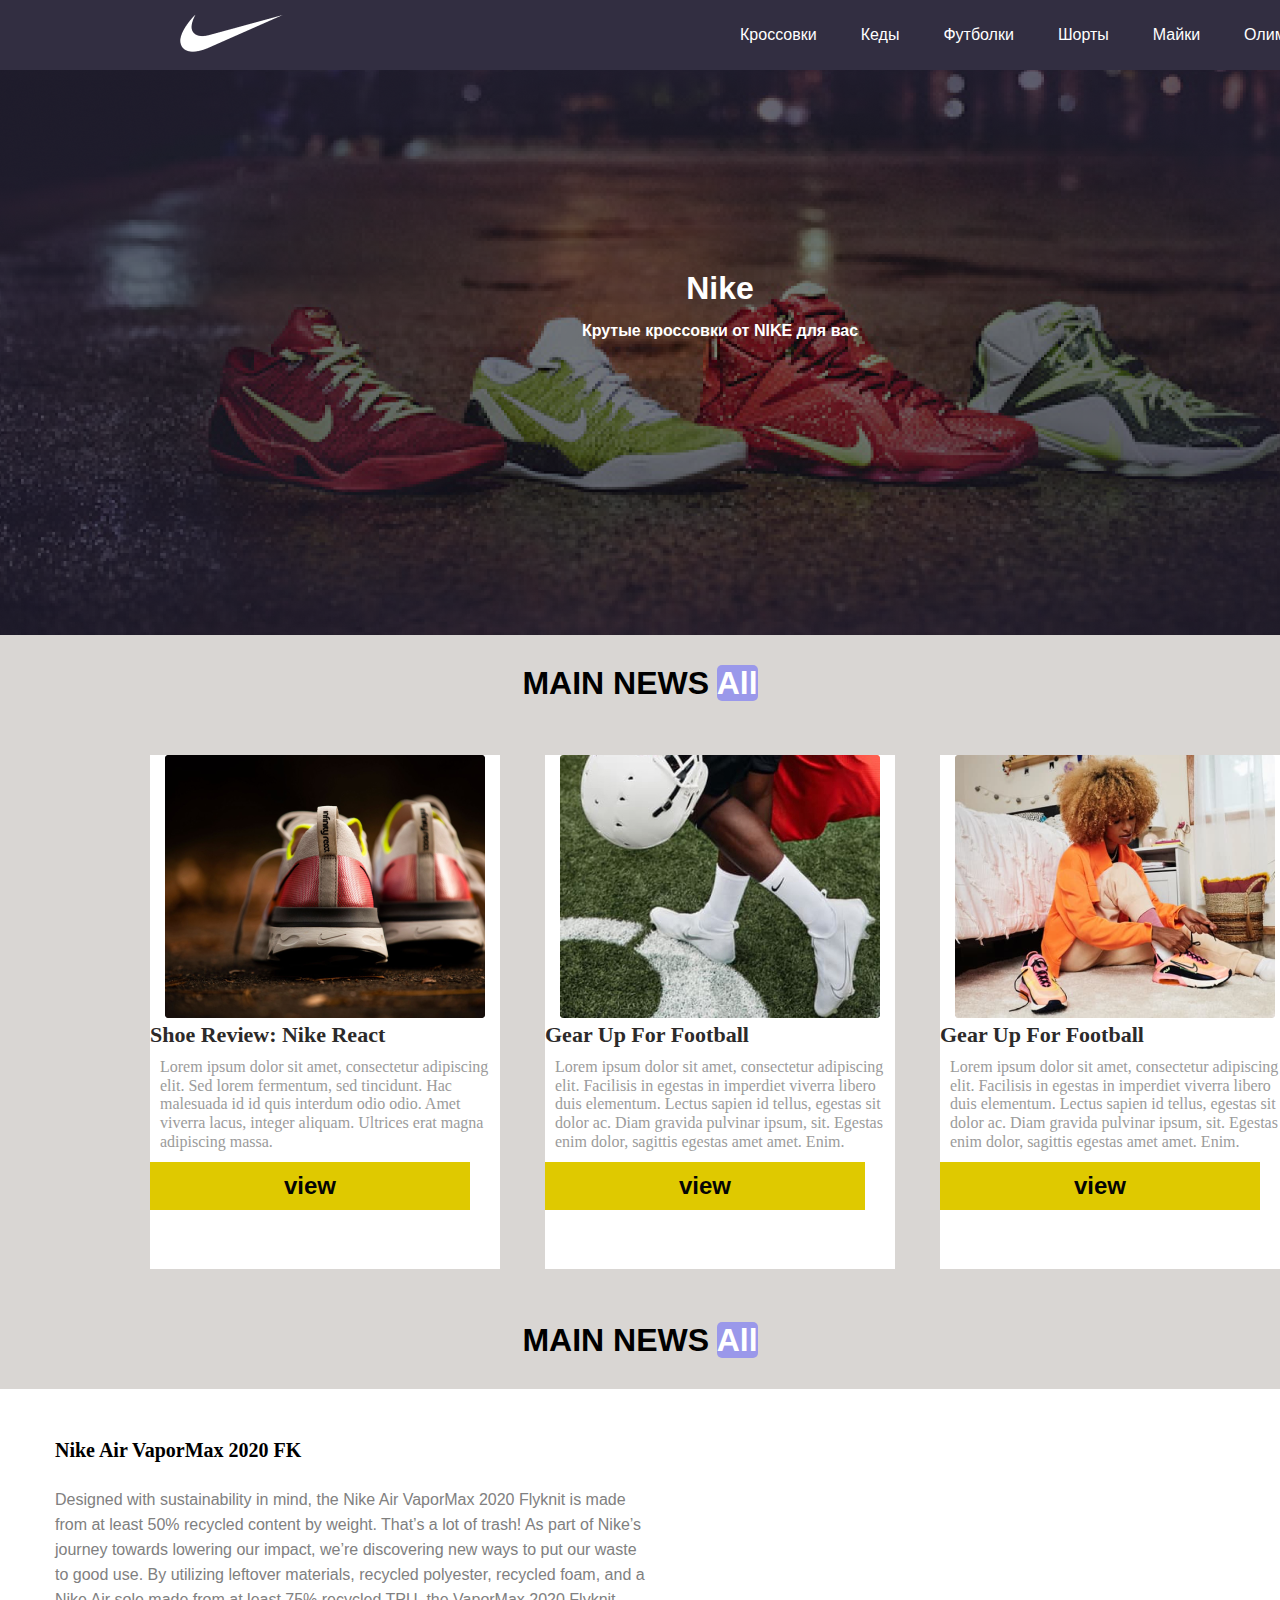
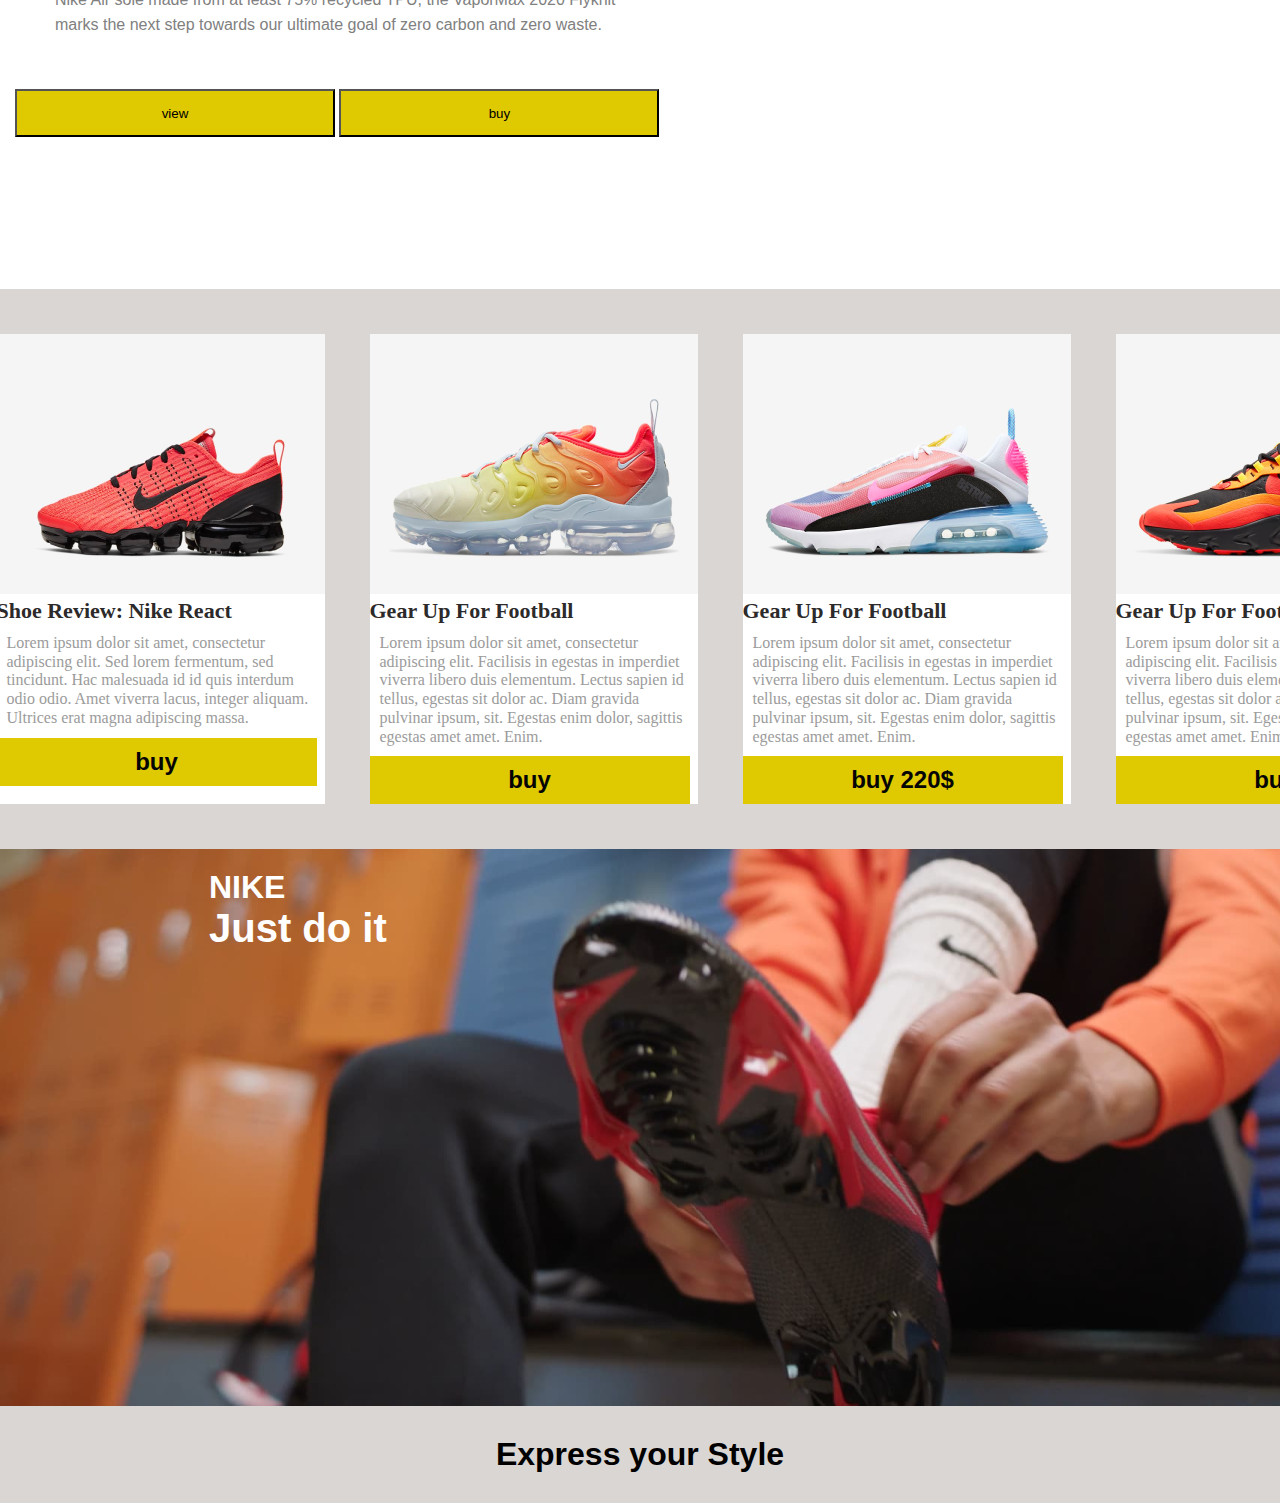
==== index.html @ c8457e51 "first commit" ====
<!DOCTYPE html>
<html lang="en">
<head>
    <meta charset="UTF-8">
    <meta name="viewport" content="width=device-width, initial-scale=1.0">
    <title>Document</title>
    <link rel="stylesheet" href="./styles/main.css">
</head>
<body>
  
  <!-- header start -->
    <header class="header">
        <div class="container">
<div class="header__nav">
    <a href="#" class="header__nav-logo">
        <img src="./images/logo1.png" alt="">
    </a>
    <ul class="header__nav-list">
        <li><a href="#" class="header__nav-link">Кроссовки</a></li>

        <li><a href="#" class="header__nav-link">Кеды</a></li>

        <li><a href="#" class="header__nav-link">Футболки</a></li>

        <li><a href="#" class="header__nav-link">Шорты</a></li>
        
        <li><a href="#" class="header__nav-link">Майки</a></li>

        <li><a href="#" class="header__nav-link">Олимпийки</a></li>

        <li><a href="#" class="header__nav-link1">Толстовки</a></li>

    </ul>
</div>
</div>
    </header>
    <!-- header end -->
    <!-- banner start -->
    <div class="banner">
        <div class="banner__wrap">
            <h1 class="banner__title">Nike</h1>
            <p class="banner__text">Крутые кроссовки от <span>NIKE </span>для вас </p>
        </div>
    </div>
    <!-- banneer end -->
    <!-- section start -->
    <main>
        <main class="main">
          <h1 class="title">MAIN NEWS <span class="title__purple">All</span></h1>
          <section class="section__one">
            <div class="section__one-card white">
              <div class="section__one-image">
                <img src="./images/krasovki.png" alt="" />
              </div>
              <div class="section__one-information">
                <h2 class="section__information-h1">
                    Shoe Review: Nike React
                </h2>
                <p class="inf">
                    Lorem ipsum dolor sit amet, consectetur adipiscing elit. Sed lorem fermentum, sed tincidunt. Hac malesuada id id quis interdum odio odio. Amet viverra lacus, integer aliquam. Ultrices erat magna adipiscing massa.
                </p>
                <h2 class="button">view</h2>
              </div>
            </div>
            <div class="section__one-card white">
                <div class="section__one-image">
                  <img  src="./images/footboler.jpg" alt="" />
                </div>
                <div class="section__one-information">
                  <h2 class="section__information-h1">
                    Gear Up For Football
                  </h2>
                  <p class="inf">
                    Lorem ipsum dolor sit amet, consectetur adipiscing elit. Facilisis in egestas in imperdiet viverra libero duis elementum. Lectus sapien id tellus, egestas sit dolor ac. Diam gravida pulvinar ipsum, sit. Egestas enim dolor, sagittis egestas amet amet. Enim.
                  </p>
                  <h2 class="button">view</h2>
                </div>
              </div>
            <div class="section__one-card white">
              <div class="section__one-image">
                <img  src="./images/girl.png" alt="" />
              </div>
              <div class="section__one-information">
                <h2 class="section__information-h1">
                    Gear Up For Football
                </h2>
                <p class="inf">
                    Lorem ipsum dolor sit amet, consectetur adipiscing elit. Facilisis in egestas in imperdiet viverra libero duis elementum. Lectus sapien id tellus, egestas sit dolor ac. Diam gravida pulvinar ipsum, sit. Egestas enim dolor, sagittis egestas amet amet. Enim.
                </p>
                <h2 class="button">view</h2>
            </div>
            </div>
          </section>
        </main>
        <h1 class="title">MAIN NEWS <span class="title__purple">All</span></h1>
        <div class="spec">
          <div class="container">
              <div class="spec__wrap">
                  <div class="spec__info">
                      <h3 class="spec__title">Nike Air VaporMax 2020 FK</h3>
                      <p class="spec__info-text1">Designed with sustainability in mind, the Nike Air VaporMax 2020 Flyknit is made from at least 50% recycled content by weight. That’s a lot of trash! As part of Nike’s journey towards lowering our impact, we’re discovering new ways to put our waste to good use. By utilizing leftover materials, recycled polyester, recycled foam, and a Nike Air sole made from at least 75% recycled TPU, the VaporMax 2020 Flyknit marks the next step towards our ultimate goal of zero carbon and zero waste.</p>
                      <button class="button2">view</button>
                      <button class="button2">buy</button>
                      <div class="spec__images">
                      
                      </div>
                      </div>
                  </div>
              </div>
          </div>
    </main>
    <!-- section__one end -->
<!-- cards start -->
  <main class="main">
    
    <section class="section__one">
      <div class="section__two-card white">
        <div class="section__one-image">
          <img src="./images/firstpic.png" alt="" />
        </div>
        <div class="section__one-information">
          <h2 class="section__information-h1">
              Shoe Review: Nike React
          </h2>
          <p class="inf">
              Lorem ipsum dolor sit amet, consectetur adipiscing elit. Sed lorem fermentum, sed tincidunt. Hac malesuada id id quis interdum odio odio. Amet viverra lacus, integer aliquam. Ultrices erat magna adipiscing massa.
          </p>
          <h2 class="button">buy</h2>
        </div>
      </div>
      <div class="section__two-card white">
          <div class="section__one-image">
            <img  src="./images/pic2.png" alt="" />
          </div>
          <div class="section__one-information">
            <h2 class="section__information-h1">
              Gear Up For Football
            </h2>
            <p class="inf">
              Lorem ipsum dolor sit amet, consectetur adipiscing elit. Facilisis in egestas in imperdiet viverra libero duis elementum. Lectus sapien id tellus, egestas sit dolor ac. Diam gravida pulvinar ipsum, sit. Egestas enim dolor, sagittis egestas amet amet. Enim.
            </p>
            <h2 class="button">buy</h2>
          </div>
        </div>
      <div class="section__two-card white">
        <div class="section__one-image">
          <img  src="./images/pic3.png" alt="" />
        </div>
        <div class="section__one-information">
          <h2 class="section__information-h1">
              Gear Up For Football
          </h2>
          <p class="inf">
              Lorem ipsum dolor sit amet, consectetur adipiscing elit. Facilisis in egestas in imperdiet viverra libero duis elementum. Lectus sapien id tellus, egestas sit dolor ac. Diam gravida pulvinar ipsum, sit. Egestas enim dolor, sagittis egestas amet amet. Enim.
          </p>
          <h2 class="button">buy <span class="price">220$</span></h2>
      </div>
      </div>
      <div class="section__two-card white">
        <div class="section__one-image">
          <img  src="./images/pic4.png" alt="" />
        </div>
        <div class="section__one-information">
          <h2 class="section__information-h1">
              Gear Up For Football
          </h2>
          <p class="inf">
              Lorem ipsum dolor sit amet, consectetur adipiscing elit. Facilisis in egestas in imperdiet viverra libero duis elementum. Lectus sapien id tellus, egestas sit dolor ac. Diam gravida pulvinar ipsum, sit. Egestas enim dolor, sagittis egestas amet amet. Enim.
          </p>
          <h2 class="button">buy </h2>
          
      </div>
      </div>
    </section>
  </main>
  <div class="b2">
    <div class="banner2 wrap">
      <div class="banner__inf">
        <h1 class="banner__title2">NIKE</h1>
        <p class="banner__text2"> Just do it</p>
      </div>
    </div>
  </div>
  <h1 class="title">Express your Style</h1>
  <div class="cards">
    <div class="cards container">
      
    </div>
  </div>

</body>
</html>
---- styles/main.css ----
@import url(./banner.css);
@import url(./header.css);
@import url(./section.css);
@import url(./base.css);
@import url(./spec.css);
@import url(./media.css);
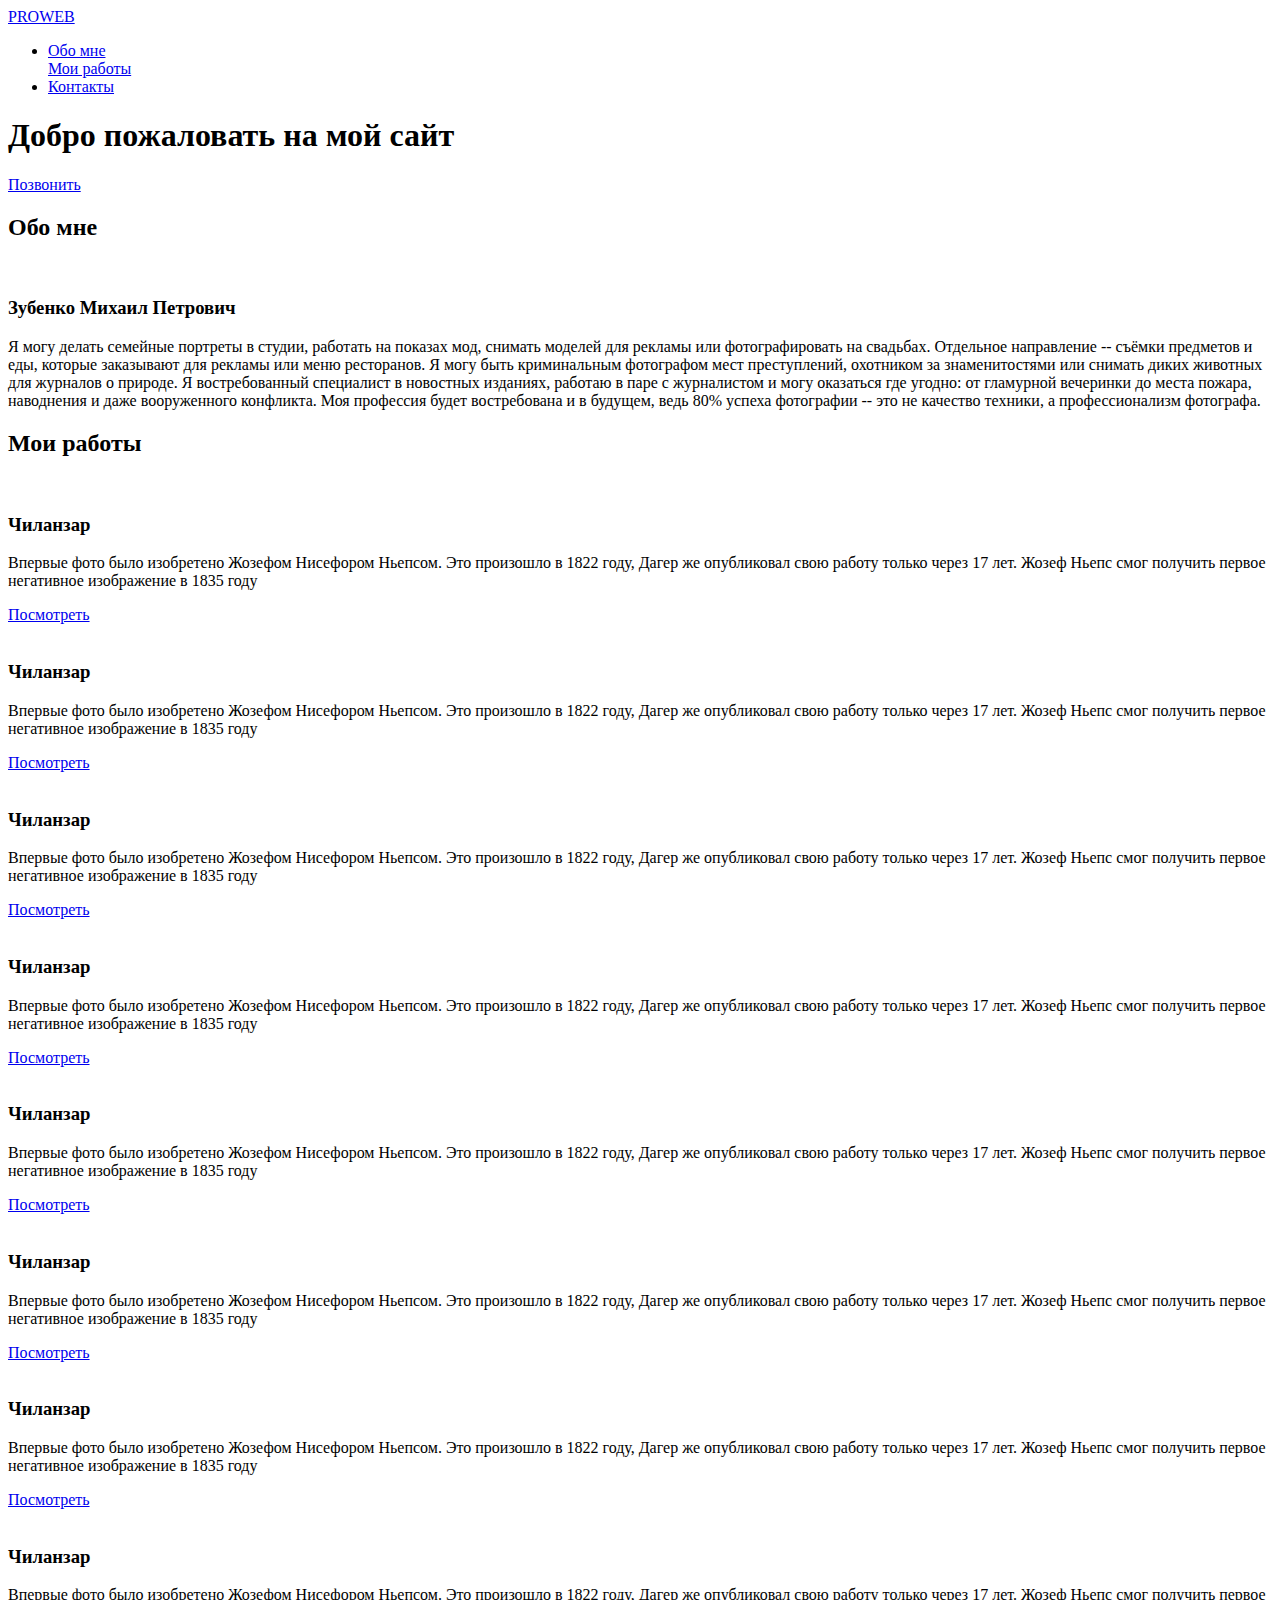
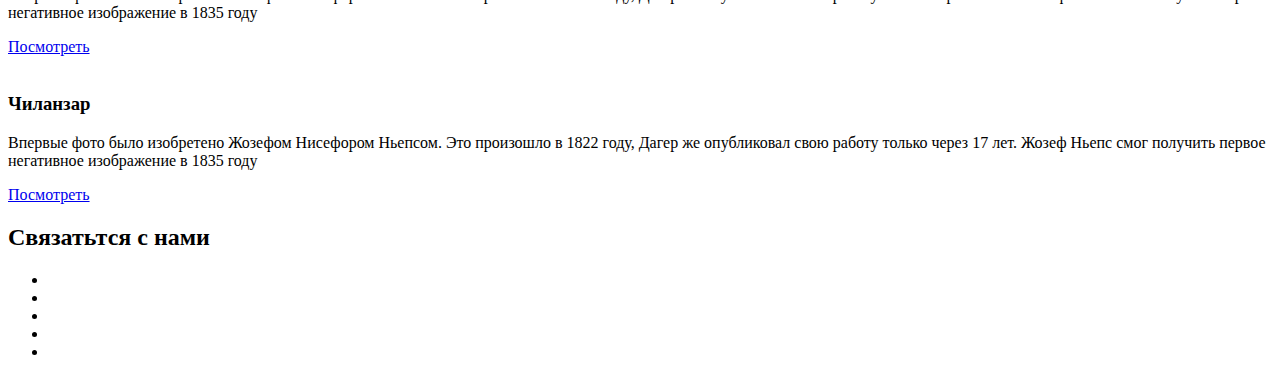
==== commit 3b798a0d: "Add files via upload" ====
--- a/index.html
+++ b/index.html
@@ -1,192 +1,260 @@
-<!DOCTYPE html>
-<html lang="en">
-<head>
-    <meta charset="UTF-8">
-    <meta name="viewport" content="width=device-width, initial-scale=1.0">
-    <title>Document</title>
-    <link rel="stylesheet" href="./styles/main.css">
-</head>
-<body>
-  
-  <!-- header start -->
-    <header class="header">
-        <div class="container">
-<div class="header__nav">
-    <a href="#" class="header__nav-logo">
-        <img src="./images/logo1.png" alt="">
-    </a>
-    <ul class="header__nav-list">
-        <li><a href="#" class="header__nav-link">Кроссовки</a></li>
-
-        <li><a href="#" class="header__nav-link">Кеды</a></li>
-
-        <li><a href="#" class="header__nav-link">Футболки</a></li>
-
-        <li><a href="#" class="header__nav-link">Шорты</a></li>
-        
-        <li><a href="#" class="header__nav-link">Майки</a></li>
-
-        <li><a href="#" class="header__nav-link">Олимпийки</a></li>
-
-        <li><a href="#" class="header__nav-link1">Толстовки</a></li>
-
-    </ul>
-</div>
-</div>
-    </header>
-    <!-- header end -->
-    <!-- banner start -->
-    <div class="banner">
-        <div class="banner__wrap">
-            <h1 class="banner__title">Nike</h1>
-            <p class="banner__text">Крутые кроссовки от <span>NIKE </span>для вас </p>
-        </div>
-    </div>
-    <!-- banneer end -->
-    <!-- section start -->
-    <main>
-        <main class="main">
-          <h1 class="title">MAIN NEWS <span class="title__purple">All</span></h1>
-          <section class="section__one">
-            <div class="section__one-card white">
-              <div class="section__one-image">
-                <img src="./images/krasovki.png" alt="" />
-              </div>
-              <div class="section__one-information">
-                <h2 class="section__information-h1">
-                    Shoe Review: Nike React
-                </h2>
-                <p class="inf">
-                    Lorem ipsum dolor sit amet, consectetur adipiscing elit. Sed lorem fermentum, sed tincidunt. Hac malesuada id id quis interdum odio odio. Amet viverra lacus, integer aliquam. Ultrices erat magna adipiscing massa.
-                </p>
-                <h2 class="button">view</h2>
-              </div>
-            </div>
-            <div class="section__one-card white">
-                <div class="section__one-image">
-                  <img  src="./images/footboler.jpg" alt="" />
-                </div>
-                <div class="section__one-information">
-                  <h2 class="section__information-h1">
-                    Gear Up For Football
-                  </h2>
-                  <p class="inf">
-                    Lorem ipsum dolor sit amet, consectetur adipiscing elit. Facilisis in egestas in imperdiet viverra libero duis elementum. Lectus sapien id tellus, egestas sit dolor ac. Diam gravida pulvinar ipsum, sit. Egestas enim dolor, sagittis egestas amet amet. Enim.
-                  </p>
-                  <h2 class="button">view</h2>
-                </div>
-              </div>
-            <div class="section__one-card white">
-              <div class="section__one-image">
-                <img  src="./images/girl.png" alt="" />
-              </div>
-              <div class="section__one-information">
-                <h2 class="section__information-h1">
-                    Gear Up For Football
-                </h2>
-                <p class="inf">
-                    Lorem ipsum dolor sit amet, consectetur adipiscing elit. Facilisis in egestas in imperdiet viverra libero duis elementum. Lectus sapien id tellus, egestas sit dolor ac. Diam gravida pulvinar ipsum, sit. Egestas enim dolor, sagittis egestas amet amet. Enim.
-                </p>
-                <h2 class="button">view</h2>
-            </div>
-            </div>
-          </section>
-        </main>
-        <h1 class="title">MAIN NEWS <span class="title__purple">All</span></h1>
-        <div class="spec">
-          <div class="container">
-              <div class="spec__wrap">
-                  <div class="spec__info">
-                      <h3 class="spec__title">Nike Air VaporMax 2020 FK</h3>
-                      <p class="spec__info-text1">Designed with sustainability in mind, the Nike Air VaporMax 2020 Flyknit is made from at least 50% recycled content by weight. That’s a lot of trash! As part of Nike’s journey towards lowering our impact, we’re discovering new ways to put our waste to good use. By utilizing leftover materials, recycled polyester, recycled foam, and a Nike Air sole made from at least 75% recycled TPU, the VaporMax 2020 Flyknit marks the next step towards our ultimate goal of zero carbon and zero waste.</p>
-                      <button class="button2">view</button>
-                      <button class="button2">buy</button>
-                      <div class="spec__images">
-                      
-                      </div>
-                      </div>
-                  </div>
-              </div>
-          </div>
-    </main>
-    <!-- section__one end -->
-<!-- cards start -->
-  <main class="main">
-    
-    <section class="section__one">
-      <div class="section__two-card white">
-        <div class="section__one-image">
-          <img src="./images/firstpic.png" alt="" />
-        </div>
-        <div class="section__one-information">
-          <h2 class="section__information-h1">
-              Shoe Review: Nike React
-          </h2>
-          <p class="inf">
-              Lorem ipsum dolor sit amet, consectetur adipiscing elit. Sed lorem fermentum, sed tincidunt. Hac malesuada id id quis interdum odio odio. Amet viverra lacus, integer aliquam. Ultrices erat magna adipiscing massa.
-          </p>
-          <h2 class="button">buy</h2>
-        </div>
-      </div>
-      <div class="section__two-card white">
-          <div class="section__one-image">
-            <img  src="./images/pic2.png" alt="" />
-          </div>
-          <div class="section__one-information">
-            <h2 class="section__information-h1">
-              Gear Up For Football
-            </h2>
-            <p class="inf">
-              Lorem ipsum dolor sit amet, consectetur adipiscing elit. Facilisis in egestas in imperdiet viverra libero duis elementum. Lectus sapien id tellus, egestas sit dolor ac. Diam gravida pulvinar ipsum, sit. Egestas enim dolor, sagittis egestas amet amet. Enim.
-            </p>
-            <h2 class="button">buy</h2>
-          </div>
-        </div>
-      <div class="section__two-card white">
-        <div class="section__one-image">
-          <img  src="./images/pic3.png" alt="" />
-        </div>
-        <div class="section__one-information">
-          <h2 class="section__information-h1">
-              Gear Up For Football
-          </h2>
-          <p class="inf">
-              Lorem ipsum dolor sit amet, consectetur adipiscing elit. Facilisis in egestas in imperdiet viverra libero duis elementum. Lectus sapien id tellus, egestas sit dolor ac. Diam gravida pulvinar ipsum, sit. Egestas enim dolor, sagittis egestas amet amet. Enim.
-          </p>
-          <h2 class="button">buy <span class="price">220$</span></h2>
-      </div>
-      </div>
-      <div class="section__two-card white">
-        <div class="section__one-image">
-          <img  src="./images/pic4.png" alt="" />
-        </div>
-        <div class="section__one-information">
-          <h2 class="section__information-h1">
-              Gear Up For Football
-          </h2>
-          <p class="inf">
-              Lorem ipsum dolor sit amet, consectetur adipiscing elit. Facilisis in egestas in imperdiet viverra libero duis elementum. Lectus sapien id tellus, egestas sit dolor ac. Diam gravida pulvinar ipsum, sit. Egestas enim dolor, sagittis egestas amet amet. Enim.
-          </p>
-          <h2 class="button">buy </h2>
-          
-      </div>
-      </div>
-    </section>
-  </main>
-  <div class="b2">
-    <div class="banner2 wrap">
-      <div class="banner__inf">
-        <h1 class="banner__title2">NIKE</h1>
-        <p class="banner__text2"> Just do it</p>
-      </div>
-    </div>
-  </div>
-  <h1 class="title">Express your Style</h1>
-  <div class="cards">
-    <div class="cards container">
-      
-    </div>
-  </div>
-
-</body>
-</html>+<!DOCTYPE html>
+<html lang="en">
+  <head>
+    <meta charset="UTF-8" />
+    <meta name="viewport" content="width=device-width, initial-scale=1.0" />
+    <title>Document</title>
+    <link rel="stylesheet" href="./styles/style.css" />
+  </head>
+
+  <body>
+    <!-- header start -->
+    <header class="header">
+      <div class="container">
+        <nav class="header__nav">
+          <a href="#" class="header__nav-logo">PROWEB</a>
+          <ul class="header__nav-list">
+            <li class="header__nav-list_item">
+              <a href="#">Обо мне</a>
+            </li>
+              <a href="#">Мои работы</a>
+            </li>
+            <li class="header__nav-list_item">
+              <a href="#">Контакты</a>
+            </li>
+          </ul>
+        </nav>
+      </div>
+    </header>
+    <!-- header end -->
+    <!-- banner start -->
+    <div class="banner">
+      <div class="container banner__wrap">
+        <h1 class="banner__title">Добро пожаловать на мой сайт</h1>
+        <a href="tel+998900010101" class="banner__call"> Позвонить </a>
+      </div>
+    </div>
+    <!-- banner end -->
+    <!-- about start -->
+    <div class="about">
+      <div class="container">
+        <h2 class="about__title">Обо мне</h2>
+        <div class="about__wrap">
+          <div class="about__img">
+            <img src="./img/niger.png" alt="" />
+          </div>
+          <div class="about__desk">
+            <h3 class="about__desk-name">Зубенко Михаил Петрович</h3>
+            <p class="about__desk-skills">
+              Я могу делать семейные портреты в студии, работать на показах мод,
+              снимать моделей для рекламы или фотографировать на свадьбах.
+              Отдельное направление -- съёмки предметов и еды, которые
+              заказывают для рекламы или меню ресторанов. Я могу быть
+              криминальным фотографом мест преступлений, охотником за
+              знаменитостями или снимать диких животных для журналов о природе.
+              Я востребованный специалист в новостных изданиях, работаю в паре с
+              журналистом и могу оказаться где угодно: от гламурной вечеринки до
+              места пожара, наводнения и даже вооруженного конфликта. Моя
+              профессия будет востребована и в будущем, ведь 80% успеха
+              фотографии -- это не качество техники, а профессионализм
+              фотографа.
+            </p>
+          </div>
+        </div>
+      </div>
+    </div>
+    <!-- about end -->
+    <div class="works">
+      <div class="container">
+        <h2 class="works__title">Мои работы</h2>
+        <div class="works__wrap">
+          <!-- card-start -->
+          <div class="card">
+            <div class="card__img">
+              <img src="./img/bratjamal.png" alt="" />
+            </div>
+            <div class="card__desc">
+              <h3 class="card__desc-title">Чиланзар</h3>
+              <p class="text">
+                Впервые фото было изобретено Жозефом Нисефором Ньепсом. Это
+                произошло в 1822 году, Дагер же опубликовал свою работу только
+                через 17 лет. Жозеф Ньепс смог получить первое негативное
+                изображение в 1835 году
+              </p>
+              <a href="#" class="card__desc-link">Посмотреть</a>
+            </div>
+          </div>
+          <!-- card-end -->
+          <!-- card-start -->
+          <div class="card">
+            <div class="card__img">
+              <img src="./img/bratjamal.png" alt="" />
+            </div>
+            <div class="card__desc">
+              <h3 class="card__desc-title">Чиланзар</h3>
+              <p class="text">
+                Впервые фото было изобретено Жозефом Нисефором Ньепсом. Это
+                произошло в 1822 году, Дагер же опубликовал свою работу только
+                через 17 лет. Жозеф Ньепс смог получить первое негативное
+                изображение в 1835 году
+              </p>
+              <a href="#" class="card__desc-link">Посмотреть</a>
+            </div>
+          </div>
+          <!-- card-end -->
+          <!-- card-start -->
+          <div class="card">
+            <div class="card__img">
+              <img src="./img/bratjamal.png" alt="" />
+            </div>
+            <div class="card__desc">
+              <h3 class="card__desc-title">Чиланзар</h3>
+              <p class="text">
+                Впервые фото было изобретено Жозефом Нисефором Ньепсом. Это
+                произошло в 1822 году, Дагер же опубликовал свою работу только
+                через 17 лет. Жозеф Ньепс смог получить первое негативное
+                изображение в 1835 году
+              </p>
+              <a href="#" class="card__desc-link">Посмотреть</a>
+            </div>
+          </div>
+          <!-- card-end -->
+          <!-- card-start -->
+          <div class="card">
+            <div class="card__img">
+              <img src="./img/bratjamal.png" alt="" />
+            </div>
+            <div class="card__desc">
+              <h3 class="card__desc-title">Чиланзар</h3>
+              <p class="text">
+                Впервые фото было изобретено Жозефом Нисефором Ньепсом. Это
+                произошло в 1822 году, Дагер же опубликовал свою работу только
+                через 17 лет. Жозеф Ньепс смог получить первое негативное
+                изображение в 1835 году
+              </p>
+              <a href="#" class="card__desc-link">Посмотреть</a>
+            </div>
+          </div>
+          <!-- card-end -->
+          <!-- card-start -->
+          <div class="card">
+            <div class="card__img">
+              <img src="./img/bratjamal.png" alt="" />
+            </div>
+            <div class="card__desc">
+              <h3 class="card__desc-title">Чиланзар</h3>
+              <p class="text">
+                Впервые фото было изобретено Жозефом Нисефором Ньепсом. Это
+                произошло в 1822 году, Дагер же опубликовал свою работу только
+                через 17 лет. Жозеф Ньепс смог получить первое негативное
+                изображение в 1835 году
+              </p>
+              <a href="#" class="card__desc-link">Посмотреть</a>
+            </div>
+          </div>
+          <!-- card-end -->
+          <!-- card-start -->
+          <div class="card">
+            <div class="card__img">
+              <img src="./img/bratjamal.png" alt="" />
+            </div>
+            <div class="card__desc">
+              <h3 class="card__desc-title">Чиланзар</h3>
+              <p class="text">
+                Впервые фото было изобретено Жозефом Нисефором Ньепсом. Это
+                произошло в 1822 году, Дагер же опубликовал свою работу только
+                через 17 лет. Жозеф Ньепс смог получить первое негативное
+                изображение в 1835 году
+              </p>
+              <a href="#" class="card__desc-link">Посмотреть</a>
+            </div>
+          </div>
+          <!-- card-end -->
+          <!-- card-start -->
+          <div class="card">
+            <div class="card__img">
+              <img src="./img/bratjamal.png" alt="" />
+            </div>
+            <div class="card__desc">
+              <h3 class="card__desc-title">Чиланзар</h3>
+              <p class="text">
+                Впервые фото было изобретено Жозефом Нисефором Ньепсом. Это
+                произошло в 1822 году, Дагер же опубликовал свою работу только
+                через 17 лет. Жозеф Ньепс смог получить первое негативное
+                изображение в 1835 году
+              </p>
+              <a href="#" class="card__desc-link">Посмотреть</a>
+            </div>
+          </div>
+          <!-- card-end -->
+          <!-- card-start -->
+          <div class="card">
+            <div class="card__img">
+              <img src="./img/bratjamal.png" alt="" />
+            </div>
+            <div class="card__desc">
+              <h3 class="card__desc-title">Чиланзар</h3>
+              <p class="text">
+                Впервые фото было изобретено Жозефом Нисефором Ньепсом. Это
+                произошло в 1822 году, Дагер же опубликовал свою работу только
+                через 17 лет. Жозеф Ньепс смог получить первое негативное
+                изображение в 1835 году
+              </p>
+              <a href="#" class="card__desc-link">Посмотреть</a>
+            </div>
+          </div>
+          <!-- card-end -->
+          <!-- card-start -->
+          <div class="card">
+            <div class="card__img">
+              <img src="./img/bratjamal.png" alt="" />
+            </div>
+            <div class="card__desc">
+              <h3 class="card__desc-title">Чиланзар</h3>
+              <p class="text">
+                Впервые фото было изобретено Жозефом Нисефором Ньепсом. Это
+                произошло в 1822 году, Дагер же опубликовал свою работу только
+                через 17 лет. Жозеф Ньепс смог получить первое негативное
+                изображение в 1835 году
+              </p>
+              <a href="#" class="card__desc-link">Посмотреть</a>
+            </div>
+          </div>
+        </div>
+      </div>
+    </div>
+
+    <footer class="footer">
+      <div class="container">
+        <h2 class="footer__title">Связатьтся с нами</h2>
+        <ul class="footer__list">
+          <li class="footer__list-item">
+            <a href="#" class="footer__list-item-link">
+              <img src="./img/fb.svg" alt="" />
+            </a>
+          </li>
+          <li class="footer__list-item">
+            <a href="#" class="footer__list-item-link">
+              <img src="./img/inst.svg" alt="" />
+            </a>
+          </li>
+          <li class="footer__list-item">
+            <a href="#" class="footer__list-item-link">
+              <img src="./img/tg.svg" alt="" />
+            </a>
+          </li>
+          <li class="footer__list-item">
+            <a href="#" class="footer__list-item-link">
+              <img src="./img/Vector.svg" alt="" />
+            </a>
+          </li>
+          <li class="footer__list-item">
+            <a href="#" class="footer__list-item-link">
+              <img src="./img/whatsapp.svg" alt="" />
+            </a>
+          </li>
+        </ul>
+      </div>
+    </footer>
+  </body>
+</html>
